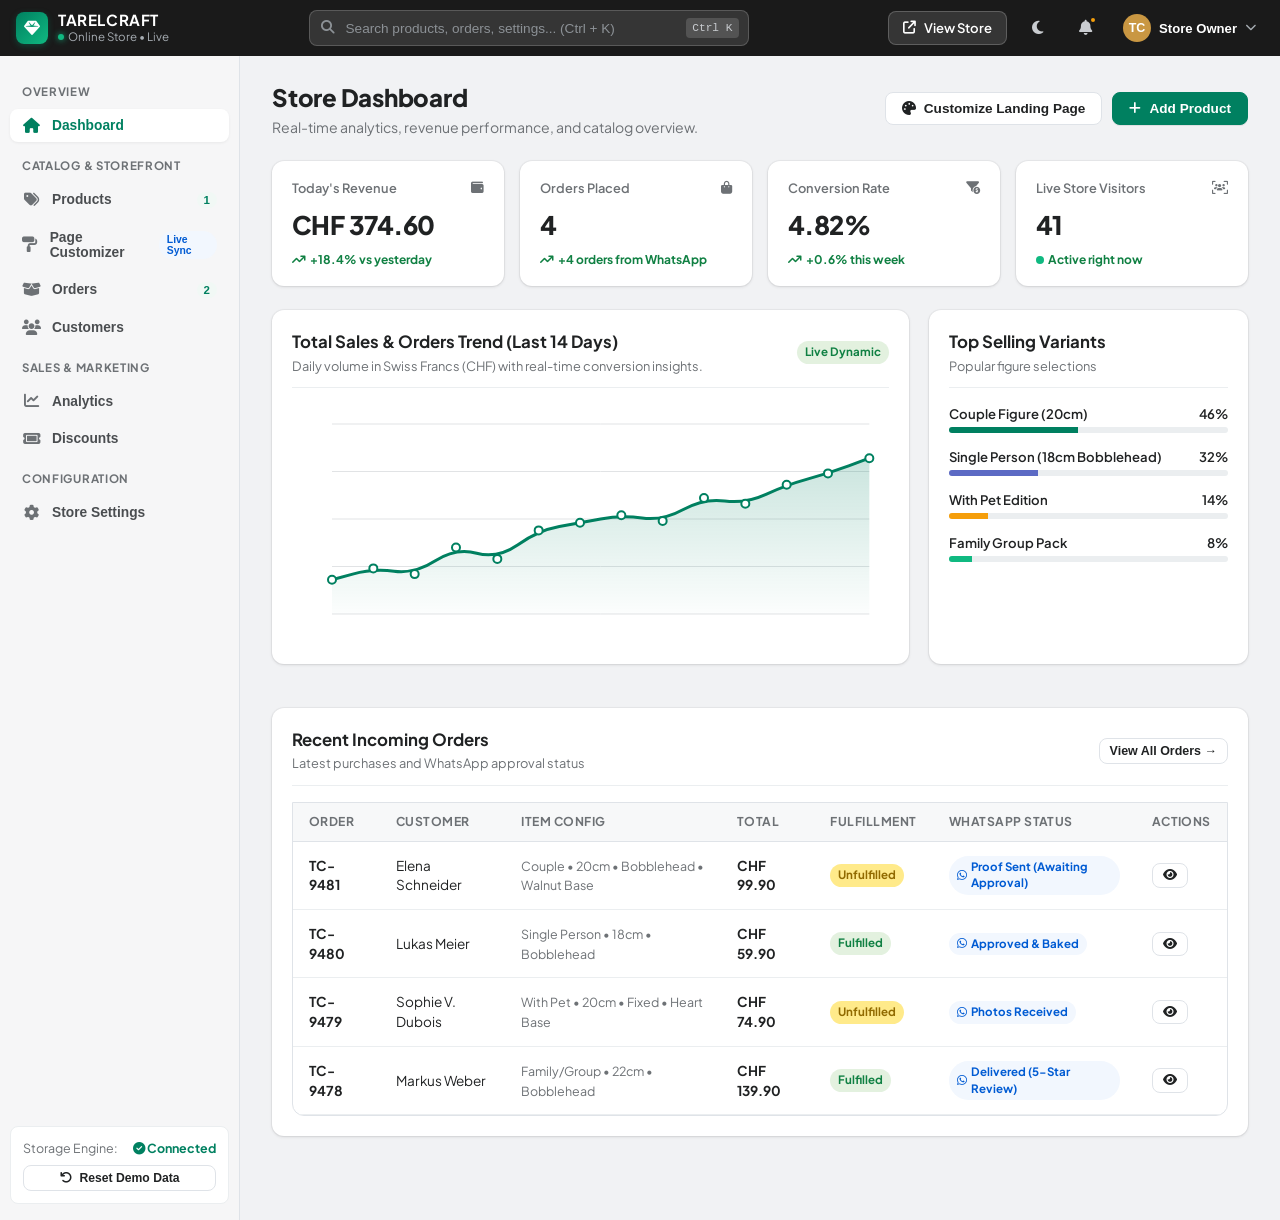
==== admin.html @ 30cd9e45 "feat: add Shopify Polaris Admin Panel with dynamic product CRUD and live storefront sync" ====
<!DOCTYPE html>
<html lang="en" data-admin-theme="light">
<head>
  <meta charset="UTF-8">
  <meta name="viewport" content="width=device-width, initial-scale=1.0">
  <title>Tarelcraft Admin | Shopify Polaris Control Center</title>
  <meta name="description" content="Shopify Polaris-powered Admin Dashboard to manage Tarelcraft products, pricing, landing page blocks, video reels, reviews, orders, and analytics.">

  <!-- Google Fonts -->
  <link rel="preconnect" href="https://fonts.googleapis.com">
  <link rel="preconnect" href="https://fonts.gstatic.com" crossorigin>
  <link href="https://fonts.googleapis.com/css2?family=Plus+Jakarta+Sans:wght@400;500;600;700;800&family=Playfair+Display:wght@600;700&family=JetBrains+Mono:wght@400;500&display=swap" rel="stylesheet">

  <!-- FontAwesome Icons -->
  <link rel="stylesheet" href="https://cdnjs.cloudflare.com/ajax/libs/font-awesome/6.5.1/css/all.min.css">

  <!-- Admin Polaris Stylesheet -->
  <link rel="stylesheet" href="css/admin.css">
</head>
<body class="admin-body">

  <!-- ==========================================================================
       1. GLOBAL TOPBAR (SHOPIFY POLARIS STYLE)
       ========================================================================== -->
  <header class="admin-topbar">
    <div class="topbar-left">
      <button class="mobile-menu-btn" id="mobile-menu-toggle" aria-label="Toggle Navigation">
        <i class="fa-solid fa-bars"></i>
      </button>
      <a href="#dashboard" class="topbar-brand">
        <div class="brand-shopify-badge"><i class="fa-solid fa-gem"></i></div>
        <div class="brand-info">
          <h1>TARELCRAFT</h1>
          <span><span class="status-dot"></span> Online Store • Live</span>
        </div>
      </a>
    </div>

    <!-- Global Search with Ctrl+K shortcut -->
    <div class="topbar-search-wrap" id="topbar-search-trigger">
      <i class="fa-solid fa-magnifying-glass search-icon-left"></i>
      <input type="text" class="topbar-search-input" placeholder="Search products, orders, settings... (Ctrl + K)" readonly>
      <span class="search-shortcut-badge">Ctrl K</span>
    </div>

    <div class="topbar-right">
      <!-- Live Storefront View -->
      <a href="index.html" target="_blank" class="btn-storefront-preview" title="Open Live Storefront">
        <i class="fa-solid fa-arrow-up-right-from-square"></i>
        <span>View Store</span>
      </a>

      <!-- Admin Theme Toggle -->
      <button class="topbar-icon-btn" id="admin-theme-toggle" title="Toggle Admin Dark/Light Theme">
        <i class="fa-solid fa-moon"></i>
      </button>

      <!-- Notifications -->
      <button class="topbar-icon-btn" id="admin-notif-btn" title="Store Notifications">
        <i class="fa-solid fa-bell"></i>
        <span class="notif-pill"></span>
      </button>

      <!-- User Profile -->
      <button class="user-profile-btn" id="user-profile-btn" title="Admin Profile">
        <div class="user-avatar">TC</div>
        <span style="font-size: 0.82rem; font-weight: 600;">Store Owner</span>
        <i class="fa-solid fa-chevron-down" style="font-size: 0.7rem; color: #a6acb2;"></i>
      </button>
    </div>
  </header>

  <!-- ==========================================================================
       2. MAIN LAYOUT: SIDEBAR + CONTENT AREA
       ========================================================================== -->
  <div class="admin-wrapper">

    <!-- SIDEBAR NAVIGATION -->
    <aside class="admin-sidebar" id="admin-sidebar">
      <div class="sidebar-top">
        <ul class="sidebar-nav-list">
          <li class="nav-section-title">Overview</li>
          <li>
            <button class="nav-item-btn active" data-view="dashboard">
              <i class="fa-solid fa-house"></i>
              <span>Dashboard</span>
            </button>
          </li>

          <li class="nav-section-title">Catalog & Storefront</li>
          <li>
            <button class="nav-item-btn" data-view="products">
              <i class="fa-solid fa-tags"></i>
              <span>Products</span>
              <span class="nav-badge-count" id="sidebar-products-count">1</span>
            </button>
          </li>
          <li>
            <button class="nav-item-btn" data-view="customizer">
              <i class="fa-solid fa-paint-roller"></i>
              <span>Page Customizer</span>
              <span class="p-badge p-badge-info" style="font-size: 0.65rem; margin-left: auto;">Live Sync</span>
            </button>
          </li>
          <li>
            <button class="nav-item-btn" data-view="orders">
              <i class="fa-solid fa-box-open"></i>
              <span>Orders</span>
              <span class="nav-badge-count" id="sidebar-orders-count">4</span>
            </button>
          </li>
          <li>
            <button class="nav-item-btn" data-view="customers">
              <i class="fa-solid fa-users"></i>
              <span>Customers</span>
            </button>
          </li>

          <li class="nav-section-title">Sales & Marketing</li>
          <li>
            <button class="nav-item-btn" data-view="analytics">
              <i class="fa-solid fa-chart-line"></i>
              <span>Analytics</span>
            </button>
          </li>
          <li>
            <button class="nav-item-btn" data-view="discounts">
              <i class="fa-solid fa-ticket"></i>
              <span>Discounts</span>
            </button>
          </li>

          <li class="nav-section-title">Configuration</li>
          <li>
            <button class="nav-item-btn" data-view="settings">
              <i class="fa-solid fa-gear"></i>
              <span>Store Settings</span>
            </button>
          </li>
        </ul>
      </div>

      <div class="sidebar-footer-box">
        <div class="quick-sync-status">
          <span>Storage Engine:</span>
          <span><i class="fa-solid fa-circle-check"></i> Connected</span>
        </div>
        <button class="p-btn p-btn-sm" id="quick-reset-defaults-btn" style="width: 100%; font-size: 0.76rem;">
          <i class="fa-solid fa-arrow-rotate-left"></i> Reset Demo Data
        </button>
      </div>
    </aside>

    <!-- CONTENT AREA -->
    <main class="admin-content">

      <!-- ====================================================================
           VIEW 1: DASHBOARD OVERVIEW
           ==================================================================== -->
      <section class="view-section active" id="view-dashboard">
        <div class="page-header">
          <div class="page-title-group">
            <h2>Store Dashboard</h2>
            <p>Real-time analytics, revenue performance, and catalog overview.</p>
          </div>
          <div class="page-actions-group">
            <button class="p-btn" id="dash-quick-customizer-btn">
              <i class="fa-solid fa-palette"></i> Customize Landing Page
            </button>
            <button class="p-btn p-btn-primary" id="dash-quick-new-product-btn">
              <i class="fa-solid fa-plus"></i> Add Product
            </button>
          </div>
        </div>

        <!-- Metrics Cards -->
        <div class="metrics-grid">
          <div class="metric-card">
            <div class="metric-label">
              <span>Today's Revenue</span>
              <i class="fa-solid fa-wallet text-emerald-600"></i>
            </div>
            <div class="metric-val" id="metric-today-revenue">CHF 1,248.50</div>
            <div class="metric-trend trend-up">
              <i class="fa-solid fa-arrow-trend-up"></i> +18.4% vs yesterday
            </div>
          </div>

          <div class="metric-card">
            <div class="metric-label">
              <span>Orders Placed</span>
              <i class="fa-solid fa-bag-shopping"></i>
            </div>
            <div class="metric-val" id="metric-today-orders">16</div>
            <div class="metric-trend trend-up">
              <i class="fa-solid fa-arrow-trend-up"></i> +4 orders from WhatsApp
            </div>
          </div>

          <div class="metric-card">
            <div class="metric-label">
              <span>Conversion Rate</span>
              <i class="fa-solid fa-filter-circle-dollar"></i>
            </div>
            <div class="metric-val" id="metric-conversion-rate">4.82%</div>
            <div class="metric-trend trend-up">
              <i class="fa-solid fa-arrow-trend-up"></i> +0.6% this week
            </div>
          </div>

          <div class="metric-card">
            <div class="metric-label">
              <span>Live Store Visitors</span>
              <i class="fa-solid fa-users-viewfinder"></i>
            </div>
            <div class="metric-val" id="metric-live-visitors">41</div>
            <div class="metric-trend trend-up">
              <span class="status-dot" style="display:inline-block; width:8px; height:8px; background:#10b981; border-radius:50%;"></span> Active right now
            </div>
          </div>
        </div>

        <!-- Chart Grid -->
        <div class="chart-card-grid">
          <div class="p-card">
            <div class="p-card-header">
              <div>
                <h3>Total Sales & Orders Trend (Last 14 Days)</h3>
                <p>Daily volume in Swiss Francs (CHF) with real-time conversion insights.</p>
              </div>
              <span class="p-badge p-badge-success">Live Dynamic</span>
            </div>
            <div class="canvas-container">
              <canvas id="sales-trend-canvas" class="admin-chart-canvas"></canvas>
            </div>
          </div>

          <div class="p-card">
            <div class="p-card-header">
              <div>
                <h3>Top Selling Variants</h3>
                <p>Popular figure selections</p>
              </div>
            </div>
            <div class="variants-share-list" style="display: flex; flex-direction: column; gap: 14px;">
              <div>
                <div style="display: flex; justify-content: space-between; font-size: 0.82rem; font-weight: 600; margin-bottom: 4px;">
                  <span>Couple Figure (20cm)</span>
                  <span>46%</span>
                </div>
                <div style="height: 6px; background: var(--p-border-subdued); border-radius: 4px; overflow: hidden;">
                  <div style="width: 46%; height: 100%; background: #008060;"></div>
                </div>
              </div>
              <div>
                <div style="display: flex; justify-content: space-between; font-size: 0.82rem; font-weight: 600; margin-bottom: 4px;">
                  <span>Single Person (18cm Bobblehead)</span>
                  <span>32%</span>
                </div>
                <div style="height: 6px; background: var(--p-border-subdued); border-radius: 4px; overflow: hidden;">
                  <div style="width: 32%; height: 100%; background: #5c6ac4;"></div>
                </div>
              </div>
              <div>
                <div style="display: flex; justify-content: space-between; font-size: 0.82rem; font-weight: 600; margin-bottom: 4px;">
                  <span>With Pet Edition</span>
                  <span>14%</span>
                </div>
                <div style="height: 6px; background: var(--p-border-subdued); border-radius: 4px; overflow: hidden;">
                  <div style="width: 14%; height: 100%; background: #f59e0b;"></div>
                </div>
              </div>
              <div>
                <div style="display: flex; justify-content: space-between; font-size: 0.82rem; font-weight: 600; margin-bottom: 4px;">
                  <span>Family Group Pack</span>
                  <span>8%</span>
                </div>
                <div style="height: 6px; background: var(--p-border-subdued); border-radius: 4px; overflow: hidden;">
                  <div style="width: 8%; height: 100%; background: #10b981;"></div>
                </div>
              </div>
            </div>
          </div>
        </div>

        <!-- Recent Orders Card -->
        <div class="p-card">
          <div class="p-card-header">
            <div>
              <h3>Recent Incoming Orders</h3>
              <p>Latest purchases and WhatsApp approval status</p>
            </div>
            <button class="p-btn p-btn-sm" id="dash-view-all-orders-btn">View All Orders →</button>
          </div>
          <div class="p-table-container">
            <table class="p-table">
              <thead>
                <tr>
                  <th>Order</th>
                  <th>Customer</th>
                  <th>Item Config</th>
                  <th>Total</th>
                  <th>Fulfillment</th>
                  <th>WhatsApp Status</th>
                  <th>Actions</th>
                </tr>
              </thead>
              <tbody id="dash-recent-orders-tbody">
                <!-- Dynamically populated -->
              </tbody>
            </table>
          </div>
        </div>
      </section>

      <!-- ====================================================================
           VIEW 2: PRODUCTS CATALOG & PRODUCT CRUD
           ==================================================================== -->
      <section class="view-section" id="view-products">
        <div class="page-header">
          <div class="page-title-group">
            <h2>Products Management</h2>
            <p>Manage product catalog, base pricing, variant modifiers, and media assets.</p>
          </div>
          <div class="page-actions-group">
            <button class="p-btn" id="prod-export-csv-btn">
              <i class="fa-solid fa-file-export"></i> Export JSON
            </button>
            <button class="p-btn p-btn-primary" id="prod-add-new-btn">
              <i class="fa-solid fa-plus"></i> Add New Product
            </button>
          </div>
        </div>

        <!-- Products Table Toolbar -->
        <div class="table-toolbar">
          <div class="table-filter-group">
            <input type="text" class="table-search-input" id="products-search-input" placeholder="Filter products by title, SKU, or tag...">
            <select class="p-select" id="products-status-filter" style="width: 140px; height: 32px; font-size: 0.82rem;">
              <option value="all">All Statuses</option>
              <option value="active">Active</option>
              <option value="draft">Draft</option>
            </select>
          </div>
          <span style="font-size: 0.8rem; color: var(--p-text-subdued);" id="products-count-badge">Showing 1 product</span>
        </div>

        <!-- Products Data Table -->
        <div class="p-table-container">
          <table class="p-table">
            <thead>
              <tr>
                <th style="width: 40px;"><input type="checkbox" id="select-all-prods"></th>
                <th>Product</th>
                <th>Status</th>
                <th>Inventory</th>
                <th>Category</th>
                <th>Base Price</th>
                <th>Compare Price</th>
                <th style="text-align: right;">Actions</th>
              </tr>
            </thead>
            <tbody id="products-list-tbody">
              <!-- Dynamically populated -->
            </tbody>
          </table>
        </div>

        <!-- PRODUCT EDIT DRAWER / FORM -->
        <div class="p-card" id="product-editor-card" style="margin-top: 32px; display: none;">
          <div class="p-card-header">
            <div>
              <h3 id="editor-heading-title">Edit Product: Handcrafted Custom 'MINI ME'</h3>
              <p>Configure product details, pricing, variants, and SEO meta tags.</p>
            </div>
            <div style="display: flex; gap: 8px;">
              <button class="p-btn" id="editor-cancel-btn">Cancel</button>
              <button class="p-btn p-btn-primary" id="editor-save-btn">
                <i class="fa-solid fa-floppy-disk"></i> Save Product
              </button>
            </div>
          </div>

          <form id="product-edit-form">
            <input type="hidden" id="edit-prod-id" value="">

            <div class="editor-layout-grid">
              <!-- Left Column: Details, Media, Pricing, Variants -->
              <div class="editor-left-col">
                <!-- Basic Info Card -->
                <div class="p-card" style="margin-bottom: 20px;">
                  <h4 style="font-size: 0.95rem; font-weight: 700; margin-bottom: 14px;">Product Information</h4>
                  <div class="form-group">
                    <label for="edit-prod-title">Product Title *</label>
                    <input type="text" id="edit-prod-title" class="p-input" required placeholder="e.g. Handcrafted Custom 'MINI ME' Figurine">
                  </div>
                  <div class="form-group">
                    <label for="edit-prod-subtitle">Subtitle / Marketing Hook</label>
                    <input type="text" id="edit-prod-subtitle" class="p-input" placeholder="e.g. Turn any photo into a detailed personalized figurine.">
                  </div>
                  <div class="form-group">
                    <label for="edit-prod-handle">URL Handle / Slug</label>
                    <input type="text" id="edit-prod-handle" class="p-input" placeholder="e.g. bespoke-mini-me-bobblehead">
                  </div>
                  <div class="form-group">
                    <label for="edit-prod-desc">Product Description & Craftsmanship Details</label>
                    <textarea id="edit-prod-desc" class="p-textarea" placeholder="Detailed product story, clay material specifications..."></textarea>
                  </div>
                </div>

                <!-- Media Manager Card -->
                <div class="p-card" style="margin-bottom: 20px;">
                  <div style="display: flex; justify-content: space-between; align-items: center; margin-bottom: 12px;">
                    <h4 style="font-size: 0.95rem; font-weight: 700;">Media Gallery Assets</h4>
                    <button type="button" class="p-btn p-btn-sm" id="btn-add-image-url">
                      <i class="fa-solid fa-plus"></i> Add Image URL
                    </button>
                  </div>
                  <p style="font-size: 0.78rem; color: var(--p-text-subdued); margin-bottom: 12px;">
                    Images represent figure types and gallery views on the storefront.
                  </p>
                  <div class="media-upload-grid" id="editor-media-grid">
                    <!-- Dynamically populated images -->
                  </div>
                </div>

                <!-- Pricing & Profit Matrix -->
                <div class="p-card" style="margin-bottom: 20px;">
                  <h4 style="font-size: 0.95rem; font-weight: 700; margin-bottom: 14px;">Pricing & Profit Margin</h4>
                  <div class="form-row-3">
                    <div class="form-group">
                      <label for="edit-prod-price">Base Price (<span class="currency-label-span">CHF</span>) *</label>
                      <div class="input-prefix-wrap">
                        <span class="input-prefix" id="prefix-price-curr">CHF</span>
                        <input type="number" step="0.01" id="edit-prod-price" class="p-input" required value="49.90">
                      </div>
                    </div>
                    <div class="form-group">
                      <label for="edit-prod-compare-price">Compare-at Price (Strikethrough)</label>
                      <div class="input-prefix-wrap">
                        <span class="input-prefix" id="prefix-compare-curr">CHF</span>
                        <input type="number" step="0.01" id="edit-prod-compare-price" class="p-input" value="99.80">
                      </div>
                    </div>
                    <div class="form-group">
                      <label for="edit-prod-cost">Cost per Item (Atelier Craft)</label>
                      <div class="input-prefix-wrap">
                        <span class="input-prefix">CHF</span>
                        <input type="number" step="0.01" id="edit-prod-cost" class="p-input" value="18.50">
                      </div>
                    </div>
                  </div>
                  <div style="padding: 10px 14px; background: var(--p-surface-subdued); border-radius: var(--p-radius-md); display: flex; justify-content: space-between; font-size: 0.82rem; font-weight: 600;">
                    <span>Calculated Margin: <strong id="calc-margin-val" style="color: var(--p-primary);">62.9%</strong></span>
                    <span>Calculated Profit: <strong id="calc-profit-val" style="color: var(--p-primary);">CHF 31.40</strong> per unit</span>
                  </div>
                </div>

                <!-- Variants Matrix Editor -->
                <div class="p-card" style="margin-bottom: 20px;">
                  <div style="display: flex; justify-content: space-between; align-items: center; margin-bottom: 14px;">
                    <h4 style="font-size: 0.95rem; font-weight: 700;">Figure Types & Price Surcharges</h4>
                    <button type="button" class="p-btn p-btn-sm" id="btn-add-figure-variant">
                      <i class="fa-solid fa-plus"></i> Add Figure Type
                    </button>
                  </div>
                  <div class="variants-manager-list" id="editor-figure-variants-list">
                    <!-- Dynamically populated figure variants -->
                  </div>
                </div>

                <!-- Google SERP Snippet Preview -->
                <div class="p-card">
                  <h4 style="font-size: 0.95rem; font-weight: 700; margin-bottom: 6px;">Search Engine Listing Preview (SEO)</h4>
                  <p style="font-size: 0.78rem; color: var(--p-text-subdued); margin-bottom: 12px;">How this product appears in Google Search results.</p>
                  <div class="serp-preview-box">
                    <div class="serp-url">https://tarelcraft.com/products/<span id="serp-slug-preview">bespoke-mini-me-bobblehead</span></div>
                    <div class="serp-title" id="serp-title-preview">Bespoke 'MINI ME' Custom Bobblehead & Figurine | Tarelcraft</div>
                    <div class="serp-desc" id="serp-desc-preview">Handcrafted personalized Mini Me bobbleheads and figurines made from your photos. Free WhatsApp preview before production, unlimited revisions...</div>
                  </div>
                  <div class="form-group" style="margin-top: 14px;">
                    <label for="edit-seo-title">SEO Page Title</label>
                    <input type="text" id="edit-seo-title" class="p-input">
                  </div>
                  <div class="form-group">
                    <label for="edit-seo-desc">SEO Meta Description</label>
                    <textarea id="edit-seo-desc" class="p-textarea" style="min-height: 60px;"></textarea>
                  </div>
                </div>
              </div>

              <!-- Right Column: Status, Inventory, Organization -->
              <div class="editor-right-col">
                <!-- Status Card -->
                <div class="p-card" style="margin-bottom: 20px;">
                  <h4 style="font-size: 0.9rem; font-weight: 700; margin-bottom: 12px;">Product Status</h4>
                  <div class="form-group">
                    <select id="edit-prod-status" class="p-select">
                      <option value="active">🟢 Active (Visible on Storefront)</option>
                      <option value="draft">🟡 Draft (Hidden)</option>
                      <option value="archived">🔴 Archived</option>
                    </select>
                  </div>
                  <div class="form-group" style="margin-bottom: 0;">
                    <label class="p-switch">
                      <span>Featured on Homepage</span>
                      <input type="checkbox" id="edit-prod-featured" checked>
                      <span class="p-switch-slider"></span>
                    </label>
                  </div>
                </div>

                <!-- Inventory Card -->
                <div class="p-card" style="margin-bottom: 20px;">
                  <h4 style="font-size: 0.9rem; font-weight: 700; margin-bottom: 12px;">Inventory & Stock Tracking</h4>
                  <div class="form-group">
                    <label for="edit-prod-sku">SKU (Stock Keeping Unit)</label>
                    <input type="text" id="edit-prod-sku" class="p-input" value="TC-MINI-001">
                  </div>
                  <div class="form-group">
                    <label for="edit-prod-barcode">Barcode (ISBN, UPC, GTIN)</label>
                    <input type="text" id="edit-prod-barcode" class="p-input" value="7640123456789">
                  </div>
                  <div class="form-group">
                    <label for="edit-prod-qty">Available Atelier Stock</label>
                    <input type="number" id="edit-prod-qty" class="p-input" value="84">
                  </div>
                  <div class="form-group" style="margin-bottom: 0;">
                    <label class="p-switch">
                      <span>Track Quantity</span>
                      <input type="checkbox" id="edit-prod-track-qty" checked>
                      <span class="p-switch-slider"></span>
                    </label>
                  </div>
                </div>

                <!-- Organization Card -->
                <div class="p-card">
                  <h4 style="font-size: 0.9rem; font-weight: 700; margin-bottom: 12px;">Product Organization</h4>
                  <div class="form-group">
                    <label for="edit-prod-category">Product Category</label>
                    <input type="text" id="edit-prod-category" class="p-input" value="Custom Bobbleheads">
                  </div>
                  <div class="form-group">
                    <label for="edit-prod-vendor">Artisan Vendor</label>
                    <input type="text" id="edit-prod-vendor" class="p-input" value="Tarelcraft Atelier Zurich">
                  </div>
                  <div class="form-group">
                    <label for="edit-prod-rating">Customer Star Rating (Displayed)</label>
                    <input type="number" step="0.1" max="5" min="1" id="edit-prod-rating" class="p-input" value="4.9">
                  </div>
                  <div class="form-group">
                    <label for="edit-prod-reviews-count">Verified Reviews Count</label>
                    <input type="number" id="edit-prod-reviews-count" class="p-input" value="1480">
                  </div>
                </div>
              </div>
            </div>
          </form>
        </div>
      </section>

      <!-- ====================================================================
           VIEW 3: PAGE CUSTOMIZER (LIVE STORE BLOCKS)
           ==================================================================== -->
      <section class="view-section" id="view-customizer">
        <div class="page-header">
          <div class="page-title-group">
            <h2>Product Page Visual Customizer</h2>
            <p>Directly edit all landing page blocks, announcements, WhatsApp perks, UGC reels, and customer testimonials.</p>
          </div>
          <div class="page-actions-group">
            <a href="index.html" target="_blank" class="p-btn">
              <i class="fa-solid fa-eye"></i> Preview Live Store
            </a>
            <button class="p-btn p-btn-primary" id="customizer-save-all-btn">
              <i class="fa-solid fa-floppy-disk"></i> Save Customizer Changes
            </button>
          </div>
        </div>

        <div class="customizer-accordion">

          <!-- Block 1: Announcement Bar -->
          <div class="customizer-panel expanded">
            <div class="customizer-panel-header">
              <span><i class="fa-solid fa-bullhorn" style="color: #008060; margin-right: 8px;"></i> 1. Top Announcement Bar</span>
              <i class="fa-solid fa-chevron-down panel-chevron"></i>
            </div>
            <div class="customizer-panel-body">
              <div class="form-row-2">
                <div class="form-group">
                  <label for="cust-announce-badge">Badge Label</label>
                  <input type="text" id="cust-announce-badge" class="p-input" value="LIMITED DEAL">
                </div>
                <div class="form-group">
                  <label for="cust-announce-cta">Call-to-Action Link Text</label>
                  <input type="text" id="cust-announce-cta" class="p-input" value="Learn How It Works →">
                </div>
              </div>
              <div class="form-group">
                <label for="cust-announce-text">Announcement Message Text</label>
                <input type="text" id="cust-announce-text" class="p-input" value="2-For-1 Offer Active + 100% Free WhatsApp Preview & Unlimited Revisions Included!">
              </div>
            </div>
          </div>

          <!-- Block 2: Authentic UGC Video Reels -->
          <div class="customizer-panel expanded">
            <div class="customizer-panel-header">
              <span><i class="fa-solid fa-video" style="color: #f59e0b; margin-right: 8px;"></i> 2. UGC Playable Customer Video Reels</span>
              <i class="fa-solid fa-chevron-down panel-chevron"></i>
            </div>
            <div class="customizer-panel-body">
              <div style="display: flex; justify-content: space-between; align-items: center; margin-bottom: 14px;">
                <p style="font-size: 0.8rem; color: var(--p-text-subdued);">Customer unboxing reels with real video playback.</p>
                <button type="button" class="p-btn p-btn-sm" id="btn-add-reel-modal">
                  <i class="fa-solid fa-plus"></i> Add Video Reel
                </button>
              </div>
              <div id="customizer-reels-list">
                <!-- Dynamically populated video reels -->
              </div>
            </div>
          </div>

          <!-- Block 3: Customer Reviews & Testimonials -->
          <div class="customizer-panel expanded">
            <div class="customizer-panel-header">
              <span><i class="fa-solid fa-star" style="color: #f59e0b; margin-right: 8px;"></i> 3. Customer Testimonials & Reviews</span>
              <i class="fa-solid fa-chevron-down panel-chevron"></i>
            </div>
            <div class="customizer-panel-body">
              <div style="display: flex; justify-content: space-between; align-items: center; margin-bottom: 14px;">
                <p style="font-size: 0.8rem; color: var(--p-text-subdued);">Manage verified buyer ratings and quote testimonials.</p>
                <button type="button" class="p-btn p-btn-sm" id="btn-add-review-modal">
                  <i class="fa-solid fa-plus"></i> Add Customer Review
                </button>
              </div>
              <div id="customizer-reviews-list">
                <!-- Dynamically populated customer reviews -->
              </div>
            </div>
          </div>

          <!-- Block 4: Frequently Asked Questions (FAQs) -->
          <div class="customizer-panel expanded">
            <div class="customizer-panel-header">
              <span><i class="fa-solid fa-circle-question" style="color: #3b82f6; margin-right: 8px;"></i> 4. FAQs Accordion Items</span>
              <i class="fa-solid fa-chevron-down panel-chevron"></i>
            </div>
            <div class="customizer-panel-body">
              <div style="display: flex; justify-content: space-between; align-items: center; margin-bottom: 14px;">
                <p style="font-size: 0.8rem; color: var(--p-text-subdued);">Questions regarding WhatsApp proof, revisions, and shipping times.</p>
                <button type="button" class="p-btn p-btn-sm" id="btn-add-faq-modal">
                  <i class="fa-solid fa-plus"></i> Add FAQ
                </button>
              </div>
              <div id="customizer-faqs-list">
                <!-- Dynamically populated FAQs -->
              </div>
            </div>
          </div>

        </div>
      </section>

      <!-- ====================================================================
           VIEW 4: ORDERS MANAGER
           ==================================================================== -->
      <section class="view-section" id="view-orders">
        <div class="page-header">
          <div class="page-title-group">
            <h2>Orders & WhatsApp Fulfillment</h2>
            <p>Track incoming purchases, WhatsApp proof status, and customer shipping notes.</p>
          </div>
          <div class="page-actions-group">
            <button class="p-btn p-btn-primary" id="btn-simulate-order">
              <i class="fa-solid fa-cart-plus"></i> Simulate New Order
            </button>
          </div>
        </div>

        <div class="p-card">
          <div class="table-toolbar">
            <div class="table-filter-group">
              <input type="text" class="table-search-input" id="orders-search-input" placeholder="Search orders by ID or customer...">
              <select class="p-select" id="orders-status-filter" style="width: 140px; height: 32px; font-size: 0.82rem;">
                <option value="all">All Orders</option>
                <option value="Unfulfilled">Unfulfilled</option>
                <option value="Fulfilled">Fulfilled</option>
              </select>
            </div>
            <span style="font-size: 0.8rem; color: var(--p-text-subdued);" id="orders-count-label">4 orders</span>
          </div>

          <div class="p-table-container">
            <table class="p-table">
              <thead>
                <tr>
                  <th>Order ID</th>
                  <th>Date</th>
                  <th>Customer</th>
                  <th>Total</th>
                  <th>Payment</th>
                  <th>Fulfillment</th>
                  <th>WhatsApp Proof Status</th>
                  <th style="text-align: right;">Action</th>
                </tr>
              </thead>
              <tbody id="orders-list-tbody">
                <!-- Dynamically populated orders -->
              </tbody>
            </table>
          </div>
        </div>
      </section>

      <!-- ====================================================================
           VIEW 5: CUSTOMERS CRM
           ==================================================================== -->
      <section class="view-section" id="view-customers">
        <div class="page-header">
          <div class="page-title-group">
            <h2>Customer Directory</h2>
            <p>Manage customer profiles, order history, and contact details.</p>
          </div>
        </div>

        <div class="p-card">
          <div class="p-table-container">
            <table class="p-table">
              <thead>
                <tr>
                  <th>Customer Name</th>
                  <th>Email</th>
                  <th>WhatsApp / Phone</th>
                  <th>Location</th>
                  <th>Orders</th>
                  <th>Total Spent</th>
                  <th>Status</th>
                </tr>
              </thead>
              <tbody id="customers-list-tbody">
                <!-- Dynamically populated customers -->
              </tbody>
            </table>
          </div>
        </div>
      </section>

      <!-- ====================================================================
           VIEW 6: ANALYTICS
           ==================================================================== -->
      <section class="view-section" id="view-analytics">
        <div class="page-header">
          <div class="page-title-group">
            <h2>Analytics & Sales Reports</h2>
            <p>Conversion metrics, average order value, and traffic telemetry.</p>
          </div>
        </div>

        <div class="metrics-grid">
          <div class="metric-card">
            <div class="metric-label">Monthly Gross Volume</div>
            <div class="metric-val">CHF 34,290.00</div>
            <div class="metric-trend trend-up">+22.4% vs last month</div>
          </div>
          <div class="metric-card">
            <div class="metric-label">Average Order Value (AOV)</div>
            <div class="metric-val">CHF 78.03</div>
            <div class="metric-trend trend-up">+5.1% (Upsell boosts)</div>
          </div>
          <div class="metric-card">
            <div class="metric-label">Returning Customer Rate</div>
            <div class="metric-val">28.4%</div>
            <div class="metric-trend trend-up">High gift re-orders</div>
          </div>
          <div class="metric-card">
            <div class="metric-label">WhatsApp Approval Rate</div>
            <div class="metric-val">99.2%</div>
            <div class="metric-trend trend-up">Zero customer disputes</div>
          </div>
        </div>

        <div class="p-card" style="margin-top: 24px;">
          <div class="p-card-header">
            <h3>Revenue Growth Telemetry</h3>
          </div>
          <div class="canvas-container" style="height: 280px;">
            <canvas id="analytics-full-canvas" class="admin-chart-canvas"></canvas>
          </div>
        </div>
      </section>

      <!-- ====================================================================
           VIEW 7: DISCOUNTS & PROMOTIONS
           ==================================================================== -->
      <section class="view-section" id="view-discounts">
        <div class="page-header">
          <div class="page-title-group">
            <h2>Discounts & Promotional Codes</h2>
            <p>Manage coupon vouchers, automatic 2-For-1 deals, and free shipping promos.</p>
          </div>
          <div class="page-actions-group">
            <button class="p-btn p-btn-primary" id="btn-create-discount">
              <i class="fa-solid fa-plus"></i> Create Discount Code
            </button>
          </div>
        </div>

        <div class="p-card">
          <div class="p-table-container">
            <table class="p-table">
              <thead>
                <tr>
                  <th>Code</th>
                  <th>Title & Description</th>
                  <th>Type</th>
                  <th>Value</th>
                  <th>Status</th>
                  <th>Total Uses</th>
                </tr>
              </thead>
              <tbody id="discounts-list-tbody">
                <!-- Dynamically populated discounts -->
              </tbody>
            </table>
          </div>
        </div>
      </section>

      <!-- ====================================================================
           VIEW 8: STORE SETTINGS & BACKUP
           ==================================================================== -->
      <section class="view-section" id="view-settings">
        <div class="page-header">
          <div class="page-title-group">
            <h2>Store Settings & Localization</h2>
            <p>Currency exchange rates, WhatsApp concierge number, and JSON database backup.</p>
          </div>
          <div class="page-actions-group">
            <button class="p-btn p-btn-primary" id="settings-save-btn">
              <i class="fa-solid fa-floppy-disk"></i> Save Settings
            </button>
          </div>
        </div>

        <div class="editor-layout-grid">
          <div class="editor-left-col">
            <div class="p-card">
              <h4 style="font-size: 0.95rem; font-weight: 700; margin-bottom: 14px;">Store Identity & WhatsApp Concierge</h4>
              <div class="form-group">
                <label for="set-store-name">Store Name</label>
                <input type="text" id="set-store-name" class="p-input" value="TARELCRAFT">
              </div>
              <div class="form-group">
                <label for="set-store-tagline">Store Tagline</label>
                <input type="text" id="set-store-tagline" class="p-input" value="Bespoke Handmade Artisan Figurines & Bobbleheads">
              </div>
              <div class="form-row-2">
                <div class="form-group">
                  <label for="set-whatsapp-num">WhatsApp Support Number</label>
                  <input type="text" id="set-whatsapp-num" class="p-input" value="+41 79 123 45 67">
                </div>
                <div class="form-group">
                  <label for="set-support-email">Customer Care Email</label>
                  <input type="email" id="set-support-email" class="p-input" value="concierge@tarelcraft.com">
                </div>
              </div>
            </div>

            <!-- Currency & Conversion Rates -->
            <div class="p-card">
              <h4 style="font-size: 0.95rem; font-weight: 700; margin-bottom: 14px;">Currencies & Exchange Rates</h4>
              <div class="form-group">
                <label for="set-default-currency">Default Store Currency</label>
                <select id="set-default-currency" class="p-select">
                  <option value="CHF">CHF - Swiss Franc (Fr.)</option>
                  <option value="EUR">EUR - Euro (€)</option>
                  <option value="USD">USD - US Dollar ($)</option>
                </select>
              </div>
              <div class="form-row-2">
                <div class="form-group">
                  <label for="set-rate-eur">EUR Exchange Rate (1 CHF = X EUR)</label>
                  <input type="number" step="0.01" id="set-rate-eur" class="p-input" value="1.05">
                </div>
                <div class="form-group">
                  <label for="set-rate-usd">USD Exchange Rate (1 CHF = X USD)</label>
                  <input type="number" step="0.01" id="set-rate-usd" class="p-input" value="1.15">
                </div>
              </div>
            </div>
          </div>

          <div class="editor-right-col">
            <!-- Data Backup & Reset -->
            <div class="p-card">
              <h4 style="font-size: 0.95rem; font-weight: 700; margin-bottom: 12px;">Database Backup & Migration</h4>
              <p style="font-size: 0.78rem; color: var(--p-text-subdued); margin-bottom: 14px;">
                Export all store products, variants, reviews, and reels to a JSON file or restore from a previous backup.
              </p>
              <button class="p-btn" id="btn-export-backup-json" style="width: 100%; margin-bottom: 10px;">
                <i class="fa-solid fa-download"></i> Export Full Store JSON
              </button>

              <label class="p-btn" style="width: 100%; margin-bottom: 10px; cursor: pointer; text-align: center;">
                <i class="fa-solid fa-upload"></i> Import Store JSON
                <input type="file" id="file-import-json" accept=".json" style="display: none;">
              </label>

              <hr style="border: 0; border-top: 1px solid var(--p-border-subdued); margin: 16px 0;">

              <h4 style="font-size: 0.9rem; font-weight: 700; color: var(--p-critical); margin-bottom: 8px;">Danger Zone</h4>
              <p style="font-size: 0.76rem; color: var(--p-text-subdued); margin-bottom: 12px;">
                Reset all modifications and restore factory demo data.
              </p>
              <button class="p-btn p-btn-danger" id="btn-factory-reset" style="width: 100%;">
                <i class="fa-solid fa-trash-can"></i> Factory Reset Store Data
              </button>
            </div>
          </div>
        </div>
      </section>

    </main>
  </div>

  <!-- ==========================================================================
       MODALS: REEL, REVIEW, FAQ, ORDER DETAILS, COMMAND PALETTE
       ========================================================================== -->
  
  <!-- Add/Edit Video Reel Modal -->
  <div class="admin-modal-backdrop" id="modal-reel-backdrop">
    <div class="admin-modal">
      <div class="modal-header">
        <h3 id="modal-reel-title">Add UGC Video Reel</h3>
        <button class="modal-close-btn" data-close-modal="modal-reel-backdrop">&times;</button>
      </div>
      <div class="modal-body">
        <form id="form-reel-edit">
          <input type="hidden" id="reel-edit-id" value="">
          <div class="form-group">
            <label for="reel-buyer-name">Buyer Name & Location *</label>
            <input type="text" id="reel-buyer-name" class="p-input" placeholder="e.g. Marc & Elena • Zurich" required>
          </div>
          <div class="form-group">
            <label for="reel-tag-label">Event Tag / Occasion</label>
            <input type="text" id="reel-tag-label" class="p-input" placeholder="e.g. Verified Buyer / Anniversary">
          </div>
          <div class="form-group">
            <label for="reel-quote">Customer Quote / Reaction *</label>
            <textarea id="reel-quote" class="p-textarea" placeholder="Customer emotion quote..." required></textarea>
          </div>
          <div class="form-group">
            <label for="reel-video-url">Video MP4 File URL *</label>
            <input type="text" id="reel-video-url" class="p-input" placeholder="assets/videos/unboxing-1.mp4" required>
          </div>
          <div class="form-group">
            <label for="reel-poster-url">Video Poster Image Thumbnail URL</label>
            <input type="text" id="reel-poster-url" class="p-input" placeholder="assets/images/unboxing-1.jpg">
          </div>
        </form>
      </div>
      <div class="modal-footer">
        <button class="p-btn" data-close-modal="modal-reel-backdrop">Cancel</button>
        <button class="p-btn p-btn-primary" id="btn-save-reel">Save Reel</button>
      </div>
    </div>
  </div>

  <!-- Add/Edit Review Modal -->
  <div class="admin-modal-backdrop" id="modal-review-backdrop">
    <div class="admin-modal">
      <div class="modal-header">
        <h3 id="modal-review-title">Add Customer Review</h3>
        <button class="modal-close-btn" data-close-modal="modal-review-backdrop">&times;</button>
      </div>
      <div class="modal-body">
        <form id="form-review-edit">
          <input type="hidden" id="review-edit-id" value="">
          <div class="form-row-2">
            <div class="form-group">
              <label for="rev-author-name">Customer Name *</label>
              <input type="text" id="rev-author-name" class="p-input" required placeholder="e.g. Elena S.">
            </div>
            <div class="form-group">
              <label for="rev-location">Location</label>
              <input type="text" id="rev-location" class="p-input" placeholder="Zurich, Switzerland">
            </div>
          </div>
          <div class="form-row-2">
            <div class="form-group">
              <label for="rev-rating">Star Rating (1-5)</label>
              <select id="rev-rating" class="p-select">
                <option value="5">⭐⭐⭐⭐⭐ (5 Stars)</option>
                <option value="4">⭐⭐⭐⭐ (4 Stars)</option>
                <option value="3">⭐⭐⭐ (3 Stars)</option>
              </select>
            </div>
            <div class="form-group">
              <label for="rev-figure-type">Ordered Variant</label>
              <input type="text" id="rev-figure-type" class="p-input" placeholder="Couple 20cm Bobblehead">
            </div>
          </div>
          <div class="form-group">
            <label for="rev-headline">Review Headline *</label>
            <input type="text" id="rev-headline" class="p-input" required placeholder="e.g. Best gift I ever purchased!">
          </div>
          <div class="form-group">
            <label for="rev-text">Detailed Review Text *</label>
            <textarea id="rev-text" class="p-textarea" required placeholder="Tell the customer's story..."></textarea>
          </div>
        </form>
      </div>
      <div class="modal-footer">
        <button class="p-btn" data-close-modal="modal-review-backdrop">Cancel</button>
        <button class="p-btn p-btn-primary" id="btn-save-review">Save Review</button>
      </div>
    </div>
  </div>

  <!-- Add/Edit FAQ Modal -->
  <div class="admin-modal-backdrop" id="modal-faq-backdrop">
    <div class="admin-modal">
      <div class="modal-header">
        <h3 id="modal-faq-title">Add FAQ Question</h3>
        <button class="modal-close-btn" data-close-modal="modal-faq-backdrop">&times;</button>
      </div>
      <div class="modal-body">
        <form id="form-faq-edit">
          <input type="hidden" id="faq-edit-id" value="">
          <div class="form-group">
            <label for="faq-question">Question *</label>
            <input type="text" id="faq-question" class="p-input" required placeholder="e.g. How does the WhatsApp 3D preview work?">
          </div>
          <div class="form-group">
            <label for="faq-answer">Answer *</label>
            <textarea id="faq-answer" class="p-textarea" style="min-height: 120px;" required placeholder="Detailed clear answer..."></textarea>
          </div>
        </form>
      </div>
      <div class="modal-footer">
        <button class="p-btn" data-close-modal="modal-faq-backdrop">Cancel</button>
        <button class="p-btn p-btn-primary" id="btn-save-faq">Save FAQ</button>
      </div>
    </div>
  </div>

  <!-- Order Details Modal -->
  <div class="admin-modal-backdrop" id="modal-order-details">
    <div class="admin-modal" style="max-width: 650px;">
      <div class="modal-header">
        <h3 id="modal-order-title">Order TC-9481 Details</h3>
        <button class="modal-close-btn" data-close-modal="modal-order-details">&times;</button>
      </div>
      <div class="modal-body" id="modal-order-body">
        <!-- Dynamically rendered order info -->
      </div>
      <div class="modal-footer">
        <button class="p-btn" data-close-modal="modal-order-details">Close</button>
        <button class="p-btn p-btn-primary" id="btn-order-fulfill-toggle">Toggle Fulfillment Status</button>
      </div>
    </div>
  </div>

  <!-- Command Palette (Ctrl+K) -->
  <div class="command-palette-backdrop" id="command-palette-backdrop">
    <div class="command-palette-box">
      <div class="command-input-row">
        <i class="fa-solid fa-magnifying-glass"></i>
        <input type="text" id="command-palette-input" placeholder="Type a view or action... (e.g. Products, Customizer, Settings)">
        <span class="search-shortcut-badge">ESC to close</span>
      </div>
      <ul class="command-results-list" id="command-results-list">
        <li class="command-result-item" data-action="view-dashboard">
          <span><i class="fa-solid fa-house" style="margin-right: 8px;"></i> Go to Dashboard</span>
          <span class="p-badge p-badge-neutral">Navigation</span>
        </li>
        <li class="command-result-item" data-action="view-products">
          <span><i class="fa-solid fa-tags" style="margin-right: 8px;"></i> Manage Products & Pricing</span>
          <span class="p-badge p-badge-neutral">Catalog</span>
        </li>
        <li class="command-result-item" data-action="view-customizer">
          <span><i class="fa-solid fa-paint-roller" style="margin-right: 8px;"></i> Live Page Customizer</span>
          <span class="p-badge p-badge-info">Editor</span>
        </li>
        <li class="command-result-item" data-action="view-orders">
          <span><i class="fa-solid fa-box-open" style="margin-right: 8px;"></i> View Orders & WhatsApp Proof</span>
          <span class="p-badge p-badge-neutral">Orders</span>
        </li>
        <li class="command-result-item" data-action="view-settings">
          <span><i class="fa-solid fa-gear" style="margin-right: 8px;"></i> Store Settings & Currency</span>
          <span class="p-badge p-badge-neutral">Config</span>
        </li>
        <li class="command-result-item" data-action="open-storefront">
          <span><i class="fa-solid fa-arrow-up-right-from-square" style="margin-right: 8px;"></i> Open Live Storefront</span>
          <span class="p-badge p-badge-success">External</span>
        </li>
      </ul>
    </div>
  </div>

  <!-- Toast Alerts Container -->
  <div class="admin-toast-container" id="admin-toast-container"></div>

  <!-- Scripts -->
  <script src="js/store-data.js"></script>
  <script src="js/admin.js"></script>
</body>
</html>
---- css/admin.css ----
/* ==========================================================================
   SHOPIFY POLARIS DESIGN SYSTEM & ADMIN PANEL STYLESHEET
   Crafted for Tarelcraft Luxury Atelier & Storefront Management
   ========================================================================== */

:root {
  /* Shopify Polaris Color Tokens */
  --p-surface: #ffffff;
  --p-surface-subdued: #f7f8f9;
  --p-surface-hovered: #f1f2f4;
  --p-surface-selected: #f2f7fe;
  --p-surface-disabled: #fafbfb;
  --p-background: #f1f2f4;
  --p-border: #dfe3e8;
  --p-border-subdued: #ebeef0;
  
  /* Brand & Primary Actions */
  --p-primary: #008060;
  --p-primary-hover: #006e52;
  --p-primary-pressed: #005e46;
  --p-primary-subdued: #f1f8f5;
  --p-primary-text: #ffffff;
  
  /* Text & Typography */
  --p-text: #202223;
  --p-text-subdued: #6d7175;
  --p-text-disabled: #8c9196;
  --p-text-link: #005bd3;
  
  /* Status & Accents */
  --p-success: #108043;
  --p-success-bg: #e3f1df;
  --p-warning: #916a00;
  --p-warning-bg: #ffea8a;
  --p-critical: #d72c0d;
  --p-critical-bg: #fed3d1;
  --p-highlight: #5c6ac4;
  --p-highlight-bg: #f4f5fa;
  
  /* Sidebar & Topbar */
  --p-topbar-bg: #1a1a1a;
  --p-topbar-text: #f6f6f7;
  --p-sidebar-bg: #f6f6f7;
  --p-sidebar-active: #ebecef;
  --p-sidebar-text: #4a4d50;
  --p-sidebar-text-active: #202223;

  /* Elevation Shadows */
  --p-shadow-card: 0 0 0 1px rgba(63, 63, 68, 0.05), 0 1px 3px 0 rgba(63, 63, 68, 0.15);
  --p-shadow-popover: 0 4px 14px 0 rgba(0, 0, 0, 0.15), 0 0 0 1px rgba(63, 63, 68, 0.08);
  --p-shadow-modal: 0 12px 36px 0 rgba(0, 0, 0, 0.2), 0 0 0 1px rgba(0, 0, 0, 0.1);

  /* Radius & Transitions */
  --p-radius-sm: 4px;
  --p-radius-md: 8px;
  --p-radius-lg: 12px;
  --p-radius-full: 9999px;
  --p-transition: all 0.15s cubic-bezier(0.4, 0, 0.2, 1);
  --p-sidebar-width: 240px;
}

/* Dark Mode Tokens for Admin */
[data-admin-theme="dark"] {
  --p-surface: #202123;
  --p-surface-subdued: #1a1b1d;
  --p-surface-hovered: #282a2d;
  --p-surface-selected: #1e2837;
  --p-surface-disabled: #161719;
  --p-background: #121314;
  --p-border: #33363a;
  --p-border-subdued: #282a2e;
  --p-text: #e3e5e8;
  --p-text-subdued: #999ea4;
  --p-text-disabled: #666a70;
  --p-sidebar-bg: #18191b;
  --p-sidebar-active: #26282b;
  --p-sidebar-text: #b0b4b9;
  --p-sidebar-text-active: #ffffff;
  --p-shadow-card: 0 0 0 1px rgba(255, 255, 255, 0.08), 0 2px 6px 0 rgba(0, 0, 0, 0.4);
}

/* Base Resets */
*, *::before, *::after {
  box-sizing: border-box;
  margin: 0;
  padding: 0;
}

body.admin-body {
  font-family: 'Plus Jakarta Sans', -apple-system, BlinkMacSystemFont, 'Segoe UI', Roboto, Helvetica, Arial, sans-serif;
  background-color: var(--p-background);
  color: var(--p-text);
  font-size: 13.5px;
  line-height: 1.45;
  -webkit-font-smoothing: antialiased;
  display: flex;
  flex-direction: column;
  min-height: 100vh;
  overflow-x: hidden;
}

/* ==========================================================================
   1. GLOBAL TOPBAR
   ========================================================================== */
.admin-topbar {
  height: 56px;
  background: var(--p-topbar-bg);
  color: var(--p-topbar-text);
  display: flex;
  align-items: center;
  justify-content: space-between;
  padding: 0 16px;
  position: sticky;
  top: 0;
  z-index: 100;
  box-shadow: 0 1px 0 rgba(255, 255, 255, 0.1);
}

.topbar-left {
  display: flex;
  align-items: center;
  gap: 16px;
}

.mobile-menu-btn {
  display: none;
  background: transparent;
  border: none;
  color: #fff;
  font-size: 1.1rem;
  cursor: pointer;
  padding: 6px 10px;
  border-radius: var(--p-radius-sm);
}

.topbar-brand {
  display: flex;
  align-items: center;
  gap: 10px;
  text-decoration: none;
  color: #fff;
}

.brand-shopify-badge {
  background: linear-gradient(135deg, #008060, #10B981);
  width: 32px;
  height: 32px;
  border-radius: var(--p-radius-md);
  display: flex;
  align-items: center;
  justify-content: center;
  font-size: 1rem;
  color: #fff;
  box-shadow: 0 2px 6px rgba(0, 128, 96, 0.4);
}

.brand-info h1 {
  font-size: 0.95rem;
  font-weight: 700;
  letter-spacing: 0.04em;
  line-height: 1.2;
}

.brand-info span {
  font-size: 0.72rem;
  color: #a6acb2;
  display: flex;
  align-items: center;
  gap: 4px;
}

.brand-info span .status-dot {
  width: 6px;
  height: 6px;
  border-radius: 50%;
  background: #10B981;
  box-shadow: 0 0 6px #10B981;
}

/* Topbar Global Search */
.topbar-search-wrap {
  flex: 0 1 440px;
  position: relative;
}

.topbar-search-input {
  width: 100%;
  height: 36px;
  background: rgba(255, 255, 255, 0.12);
  border: 1px solid rgba(255, 255, 255, 0.18);
  border-radius: var(--p-radius-md);
  padding: 0 40px 0 36px;
  color: #fff;
  font-size: 0.85rem;
  transition: var(--p-transition);
}

.topbar-search-input::placeholder {
  color: #8c9196;
}

.topbar-search-input:focus {
  outline: none;
  background: rgba(255, 255, 255, 0.2);
  border-color: #008060;
  box-shadow: 0 0 0 2px rgba(0, 128, 96, 0.4);
}

.search-icon-left {
  position: absolute;
  left: 12px;
  top: 50%;
  transform: translateY(-50%);
  color: #8c9196;
  font-size: 0.85rem;
  pointer-events: none;
}

.search-shortcut-badge {
  position: absolute;
  right: 10px;
  top: 50%;
  transform: translateY(-50%);
  background: rgba(255, 255, 255, 0.15);
  border-radius: 4px;
  padding: 2px 6px;
  font-size: 0.7rem;
  color: #c9ccd0;
  font-family: monospace;
}

/* Topbar Right Actions */
.topbar-right {
  display: flex;
  align-items: center;
  gap: 12px;
}

.btn-storefront-preview {
  display: inline-flex;
  align-items: center;
  gap: 8px;
  background: rgba(255, 255, 255, 0.12);
  color: #fff;
  border: 1px solid rgba(255, 255, 255, 0.2);
  padding: 6px 14px;
  border-radius: var(--p-radius-md);
  font-size: 0.82rem;
  font-weight: 600;
  text-decoration: none;
  transition: var(--p-transition);
}

.btn-storefront-preview:hover {
  background: rgba(255, 255, 255, 0.22);
  border-color: #fff;
}

.topbar-icon-btn {
  background: transparent;
  border: none;
  color: #c9ccd0;
  width: 36px;
  height: 36px;
  border-radius: var(--p-radius-md);
  display: flex;
  align-items: center;
  justify-content: center;
  font-size: 0.95rem;
  cursor: pointer;
  transition: var(--p-transition);
  position: relative;
}

.topbar-icon-btn:hover {
  background: rgba(255, 255, 255, 0.12);
  color: #fff;
}

.notif-pill {
  position: absolute;
  top: 6px;
  right: 6px;
  width: 8px;
  height: 8px;
  background: #f59e0b;
  border-radius: 50%;
  border: 2px solid var(--p-topbar-bg);
}

.user-profile-btn {
  display: flex;
  align-items: center;
  gap: 8px;
  background: transparent;
  border: none;
  color: #fff;
  cursor: pointer;
  padding: 4px 8px;
  border-radius: var(--p-radius-md);
  transition: var(--p-transition);
}

.user-profile-btn:hover {
  background: rgba(255, 255, 255, 0.1);
}

.user-avatar {
  width: 28px;
  height: 28px;
  border-radius: 50%;
  background: #C99742;
  display: flex;
  align-items: center;
  justify-content: center;
  font-weight: 700;
  font-size: 0.78rem;
  color: #fff;
}

/* ==========================================================================
   2. ADMIN MAIN CONTAINER & SIDEBAR
   ========================================================================== */
.admin-wrapper {
  display: flex;
  flex: 1;
  min-height: calc(100vh - 56px);
}

.admin-sidebar {
  width: var(--p-sidebar-width);
  background: var(--p-sidebar-bg);
  border-right: 1px solid var(--p-border);
  display: flex;
  flex-direction: column;
  justify-content: space-between;
  flex-shrink: 0;
  padding: 16px 10px;
}

.sidebar-nav-list {
  list-style: none;
  display: flex;
  flex-direction: column;
  gap: 4px;
}

.nav-section-title {
  font-size: 0.72rem;
  font-weight: 700;
  color: var(--p-text-subdued);
  text-transform: uppercase;
  letter-spacing: 0.06em;
  padding: 12px 12px 4px;
}

.nav-item-btn {
  width: 100%;
  display: flex;
  align-items: center;
  gap: 12px;
  padding: 9px 12px;
  background: transparent;
  border: none;
  border-radius: var(--p-radius-md);
  color: var(--p-sidebar-text);
  font-size: 0.86rem;
  font-weight: 600;
  cursor: pointer;
  text-align: left;
  transition: var(--p-transition);
  position: relative;
}

.nav-item-btn i {
  font-size: 0.95rem;
  width: 18px;
  text-align: center;
  color: var(--p-text-subdued);
}

.nav-item-btn:hover {
  background: var(--p-sidebar-active);
  color: var(--p-sidebar-text-active);
}

.nav-item-btn.active {
  background: var(--p-surface);
  color: var(--p-primary);
  box-shadow: 0 1px 3px rgba(0, 0, 0, 0.06);
  font-weight: 700;
}

.nav-item-btn.active i {
  color: var(--p-primary);
}

.nav-badge-count {
  margin-left: auto;
  background: var(--p-primary-subdued);
  color: var(--p-primary);
  font-size: 0.72rem;
  font-weight: 700;
  padding: 2px 7px;
  border-radius: var(--p-radius-full);
}

.sidebar-footer-box {
  padding: 12px;
  background: var(--p-surface);
  border: 1px solid var(--p-border-subdued);
  border-radius: var(--p-radius-md);
  display: flex;
  flex-direction: column;
  gap: 8px;
}

.quick-sync-status {
  display: flex;
  align-items: center;
  justify-content: space-between;
  font-size: 0.78rem;
  color: var(--p-text-subdued);
}

.quick-sync-status span:last-child {
  font-weight: 700;
  color: var(--p-primary);
}

/* ==========================================================================
   3. ADMIN CONTENT AREA & VIEWS
   ========================================================================== */
.admin-content {
  flex: 1;
  padding: 24px 32px 64px;
  max-width: 1280px;
  margin: 0 auto;
  width: 100%;
}

.view-section {
  display: none;
}

.view-section.active {
  display: block;
  animation: fadeIn 0.2s ease-out;
}

@keyframes fadeIn {
  from { opacity: 0; transform: translateY(4px); }
  to { opacity: 1; transform: translateY(0); }
}

/* Page Header */
.page-header {
  display: flex;
  align-items: center;
  justify-content: space-between;
  margin-bottom: 24px;
  flex-wrap: wrap;
  gap: 16px;
}

.page-title-group h2 {
  font-size: 1.5rem;
  font-weight: 800;
  color: var(--p-text);
  letter-spacing: -0.01em;
}

.page-title-group p {
  color: var(--p-text-subdued);
  font-size: 0.88rem;
  margin-top: 2px;
}

.page-actions-group {
  display: flex;
  align-items: center;
  gap: 10px;
}

/* ==========================================================================
   4. POLARIS BUTTONS, BADGES, & CARDS
   ========================================================================== */
.p-btn {
  display: inline-flex;
  align-items: center;
  justify-content: center;
  gap: 8px;
  font-size: 0.85rem;
  font-weight: 600;
  padding: 8px 16px;
  border-radius: var(--p-radius-md);
  border: 1px solid var(--p-border);
  background: var(--p-surface);
  color: var(--p-text);
  cursor: pointer;
  transition: var(--p-transition);
  text-decoration: none;
}

.p-btn:hover {
  background: var(--p-surface-hovered);
  border-color: #c9cccf;
}

.p-btn:focus-visible {
  outline: 2px solid var(--p-primary);
  outline-offset: 2px;
}

.p-btn-primary {
  background: var(--p-primary);
  border-color: var(--p-primary);
  color: #fff;
  box-shadow: 0 1px 0 rgba(0, 0, 0, 0.08);
}

.p-btn-primary:hover {
  background: var(--p-primary-hover);
  border-color: var(--p-primary-hover);
}

.p-btn-danger {
  background: var(--p-critical-bg);
  color: var(--p-critical);
  border-color: rgba(215, 44, 13, 0.2);
}

.p-btn-danger:hover {
  background: var(--p-critical);
  color: #fff;
}

.p-btn-sm {
  padding: 5px 10px;
  font-size: 0.78rem;
}

.p-badge {
  display: inline-flex;
  align-items: center;
  gap: 4px;
  font-size: 0.72rem;
  font-weight: 700;
  padding: 3px 8px;
  border-radius: var(--p-radius-full);
  text-transform: capitalize;
}

.p-badge-success { background: var(--p-success-bg); color: var(--p-success); }
.p-badge-warning { background: var(--p-warning-bg); color: var(--p-warning); }
.p-badge-critical { background: var(--p-critical-bg); color: var(--p-critical); }
.p-badge-info { background: var(--p-surface-selected); color: var(--p-text-link); }
.p-badge-neutral { background: var(--p-surface-subdued); color: var(--p-text-subdued); }

/* Polaris Card */
.p-card {
  background: var(--p-surface);
  border-radius: var(--p-radius-lg);
  box-shadow: var(--p-shadow-card);
  padding: 20px;
  margin-bottom: 20px;
  position: relative;
}

.p-card-header {
  display: flex;
  align-items: center;
  justify-content: space-between;
  margin-bottom: 16px;
  border-bottom: 1px solid var(--p-border-subdued);
  padding-bottom: 12px;
}

.p-card-header h3 {
  font-size: 1.05rem;
  font-weight: 700;
  color: var(--p-text);
}

.p-card-header p {
  font-size: 0.8rem;
  color: var(--p-text-subdued);
  margin-top: 2px;
}

/* ==========================================================================
   5. DASHBOARD OVERVIEW METRICS & CHARTS
   ========================================================================== */
.metrics-grid {
  display: grid;
  grid-template-columns: repeat(auto-fit, minmax(220px, 1fr));
  gap: 16px;
  margin-bottom: 24px;
}

.metric-card {
  background: var(--p-surface);
  border-radius: var(--p-radius-lg);
  box-shadow: var(--p-shadow-card);
  padding: 18px 20px;
  display: flex;
  flex-direction: column;
  gap: 8px;
}

.metric-label {
  font-size: 0.8rem;
  font-weight: 600;
  color: var(--p-text-subdued);
  display: flex;
  align-items: center;
  justify-content: space-between;
}

.metric-val {
  font-size: 1.6rem;
  font-weight: 800;
  color: var(--p-text);
  letter-spacing: -0.02em;
}

.metric-trend {
  font-size: 0.75rem;
  font-weight: 700;
  display: flex;
  align-items: center;
  gap: 4px;
}

.trend-up { color: var(--p-success); }
.trend-down { color: var(--p-critical); }

.chart-card-grid {
  display: grid;
  grid-template-columns: 2fr 1fr;
  gap: 20px;
  margin-bottom: 24px;
}

@media (max-width: 992px) {
  .chart-card-grid {
    grid-template-columns: 1fr;
  }
}

.canvas-container {
  width: 100%;
  height: 240px;
  position: relative;
}

canvas.admin-chart-canvas {
  width: 100% !important;
  height: 100% !important;
  display: block;
}

/* ==========================================================================
   6. POLARIS DATA TABLES & PRODUCT CATALOG
   ========================================================================== */
.table-toolbar {
  display: flex;
  align-items: center;
  justify-content: space-between;
  gap: 12px;
  padding: 12px 16px;
  background: var(--p-surface-subdued);
  border-radius: var(--p-radius-md) var(--p-radius-md) 0 0;
  border: 1px solid var(--p-border);
  border-bottom: none;
  flex-wrap: wrap;
}

.table-filter-group {
  display: flex;
  align-items: center;
  gap: 8px;
}

.table-search-input {
  height: 32px;
  padding: 0 12px;
  border-radius: var(--p-radius-md);
  border: 1px solid var(--p-border);
  background: var(--p-surface);
  font-size: 0.82rem;
  color: var(--p-text);
  min-width: 220px;
}

.table-search-input:focus {
  outline: none;
  border-color: var(--p-primary);
}

.p-table-container {
  width: 100%;
  overflow-x: auto;
  border: 1px solid var(--p-border);
  border-radius: 0 0 var(--p-radius-lg) var(--p-radius-lg);
  background: var(--p-surface);
}

.p-table {
  width: 100%;
  border-collapse: collapse;
  text-align: left;
  font-size: 0.85rem;
}

.p-table th {
  background: var(--p-surface-subdued);
  padding: 10px 16px;
  font-weight: 700;
  color: var(--p-text-subdued);
  font-size: 0.76rem;
  text-transform: uppercase;
  letter-spacing: 0.04em;
  border-bottom: 1px solid var(--p-border);
  white-space: nowrap;
}

.p-table td {
  padding: 14px 16px;
  border-bottom: 1px solid var(--p-border-subdued);
  vertical-align: middle;
  color: var(--p-text);
}

.p-table tr:hover td {
  background-color: var(--p-surface-hovered);
}

.product-row-item {
  display: flex;
  align-items: center;
  gap: 12px;
}

.product-table-thumb {
  width: 44px;
  height: 44px;
  border-radius: var(--p-radius-md);
  object-fit: cover;
  border: 1px solid var(--p-border-subdued);
}

.product-title-cell h4 {
  font-size: 0.88rem;
  font-weight: 700;
  color: var(--p-text);
}

.product-title-cell span {
  font-size: 0.76rem;
  color: var(--p-text-subdued);
}

/* ==========================================================================
   7. PRODUCT EDITOR & CUSTOMIZER FORM CONTROLS
   ========================================================================== */
.editor-layout-grid {
  display: grid;
  grid-template-columns: 2fr 1fr;
  gap: 24px;
}

@media (max-width: 900px) {
  .editor-layout-grid {
    grid-template-columns: 1fr;
  }
}

.form-group {
  margin-bottom: 16px;
}

.form-group label {
  display: block;
  font-size: 0.82rem;
  font-weight: 700;
  color: var(--p-text);
  margin-bottom: 6px;
}

.form-group .form-help {
  font-size: 0.76rem;
  color: var(--p-text-subdued);
  margin-top: 4px;
}

.p-input, .p-select, .p-textarea {
  width: 100%;
  padding: 9px 12px;
  border-radius: var(--p-radius-md);
  border: 1px solid var(--p-border);
  background: var(--p-surface);
  color: var(--p-text);
  font-size: 0.86rem;
  font-family: inherit;
  transition: var(--p-transition);
}

.p-input:focus, .p-select:focus, .p-textarea:focus {
  outline: none;
  border-color: var(--p-primary);
  box-shadow: 0 0 0 2px rgba(0, 128, 96, 0.2);
}

.p-textarea {
  min-height: 90px;
  resize: vertical;
}

.input-prefix-wrap {
  position: relative;
  display: flex;
  align-items: center;
}

.input-prefix {
  position: absolute;
  left: 12px;
  color: var(--p-text-subdued);
  font-weight: 600;
  font-size: 0.85rem;
}

.input-prefix-wrap .p-input {
  padding-left: 46px;
}

.form-row-2 {
  display: grid;
  grid-template-columns: 1fr 1fr;
  gap: 16px;
}

.form-row-3 {
  display: grid;
  grid-template-columns: 1fr 1fr 1fr;
  gap: 12px;
}

/* Switch Toggle Component */
.p-switch {
  display: flex;
  align-items: center;
  justify-content: space-between;
  gap: 12px;
  cursor: pointer;
  user-select: none;
}

.p-switch input {
  display: none;
}

.p-switch-slider {
  width: 40px;
  height: 22px;
  background: var(--p-border);
  border-radius: var(--p-radius-full);
  position: relative;
  transition: var(--p-transition);
  flex-shrink: 0;
}

.p-switch-slider::before {
  content: '';
  position: absolute;
  width: 18px;
  height: 18px;
  border-radius: 50%;
  background: #fff;
  top: 2px;
  left: 2px;
  transition: var(--p-transition);
  box-shadow: 0 1px 3px rgba(0, 0, 0, 0.2);
}

.p-switch input:checked + .p-switch-slider {
  background: var(--p-primary);
}

.p-switch input:checked + .p-switch-slider::before {
  transform: translateX(18px);
}

/* Variants Dynamic List */
.variants-manager-list {
  display: flex;
  flex-direction: column;
  gap: 10px;
}

.variant-edit-item {
  display: flex;
  align-items: center;
  gap: 12px;
  background: var(--p-surface-subdued);
  border: 1px solid var(--p-border-subdued);
  border-radius: var(--p-radius-md);
  padding: 10px 14px;
}

.variant-edit-thumb {
  width: 36px;
  height: 36px;
  border-radius: var(--p-radius-sm);
  object-fit: cover;
  border: 1px solid var(--p-border);
}

.variant-info-fields {
  flex: 1;
  display: grid;
  grid-template-columns: 2fr 1fr 1fr;
  gap: 10px;
}

/* Media Gallery Manager */
.media-upload-grid {
  display: grid;
  grid-template-columns: repeat(auto-fill, minmax(110px, 1fr));
  gap: 12px;
  margin-top: 10px;
}

.media-thumb-card {
  position: relative;
  aspect-ratio: 1;
  border-radius: var(--p-radius-md);
  overflow: hidden;
  border: 1px solid var(--p-border);
  background: var(--p-surface-subdued);
}

.media-thumb-card img {
  width: 100%;
  height: 100%;
  object-fit: cover;
}

.media-thumb-badge {
  position: absolute;
  top: 4px;
  left: 4px;
  background: rgba(0, 0, 0, 0.7);
  color: #fff;
  font-size: 0.65rem;
  font-weight: 700;
  padding: 2px 6px;
  border-radius: 4px;
}

.media-delete-btn {
  position: absolute;
  top: 4px;
  right: 4px;
  background: rgba(215, 44, 13, 0.9);
  color: #fff;
  border: none;
  width: 22px;
  height: 22px;
  border-radius: 50%;
  cursor: pointer;
  display: flex;
  align-items: center;
  justify-content: center;
  font-size: 0.7rem;
  transition: var(--p-transition);
}

.media-delete-btn:hover {
  background: var(--p-critical);
  transform: scale(1.1);
}

.media-dropzone {
  border: 2px dashed var(--p-border);
  border-radius: var(--p-radius-md);
  padding: 20px;
  text-align: center;
  cursor: pointer;
  background: var(--p-surface-subdued);
  transition: var(--p-transition);
}

.media-dropzone:hover {
  border-color: var(--p-primary);
  background: var(--p-primary-subdued);
}

/* Google SERP Preview */
.serp-preview-box {
  background: #ffffff;
  border: 1px solid var(--p-border);
  border-radius: var(--p-radius-md);
  padding: 14px;
  margin-top: 10px;
}

.serp-url {
  font-size: 0.75rem;
  color: #202124;
  margin-bottom: 2px;
}

.serp-title {
  font-size: 1rem;
  color: #1a0dab;
  font-weight: 600;
  text-decoration: none;
  cursor: pointer;
  line-height: 1.3;
}

.serp-desc {
  font-size: 0.8rem;
  color: #4d5156;
  margin-top: 4px;
  line-height: 1.4;
}

/* ==========================================================================
   8. CUSTOMIZER ACCORDION & LIST ITEMS
   ========================================================================== */
.customizer-accordion {
  display: flex;
  flex-direction: column;
  gap: 12px;
}

.customizer-panel {
  border: 1px solid var(--p-border);
  border-radius: var(--p-radius-md);
  background: var(--p-surface);
  overflow: hidden;
}

.customizer-panel-header {
  padding: 14px 18px;
  background: var(--p-surface-subdued);
  display: flex;
  align-items: center;
  justify-content: space-between;
  cursor: pointer;
  user-select: none;
  font-weight: 700;
}

.customizer-panel-header:hover {
  background: var(--p-surface-hovered);
}

.customizer-panel-body {
  padding: 18px;
  border-top: 1px solid var(--p-border);
  display: none;
}

.customizer-panel.expanded .customizer-panel-body {
  display: block;
}

.customizer-panel.expanded .customizer-panel-header i.panel-chevron {
  transform: rotate(180deg);
}

.panel-chevron {
  transition: transform 0.2s ease;
  color: var(--p-text-subdued);
}

/* Interactive Accordion list items (Reviews, FAQs, Reels) */
.item-crud-card {
  border: 1px solid var(--p-border-subdued);
  background: var(--p-surface-subdued);
  border-radius: var(--p-radius-md);
  padding: 14px;
  margin-bottom: 12px;
  display: flex;
  flex-direction: column;
  gap: 10px;
}

.item-crud-header {
  display: flex;
  align-items: center;
  justify-content: space-between;
}

/* ==========================================================================
   9. MODALS, TOASTS & COMMAND PALETTE
   ========================================================================== */
.admin-modal-backdrop {
  position: fixed;
  inset: 0;
  background: rgba(0, 0, 0, 0.5);
  backdrop-filter: blur(2px);
  z-index: 1000;
  display: flex;
  align-items: center;
  justify-content: center;
  padding: 20px;
  opacity: 0;
  visibility: hidden;
  transition: var(--p-transition);
}

.admin-modal-backdrop.active {
  opacity: 1;
  visibility: visible;
}

.admin-modal {
  background: var(--p-surface);
  border-radius: var(--p-radius-lg);
  box-shadow: var(--p-shadow-modal);
  width: 100%;
  max-width: 600px;
  max-height: 90vh;
  display: flex;
  flex-direction: column;
  overflow: hidden;
  transform: scale(0.96);
  transition: var(--p-transition);
}

.admin-modal-backdrop.active .admin-modal {
  transform: scale(1);
}

.modal-header {
  padding: 16px 20px;
  border-bottom: 1px solid var(--p-border);
  display: flex;
  align-items: center;
  justify-content: space-between;
}

.modal-header h3 {
  font-size: 1.1rem;
  font-weight: 700;
}

.modal-close-btn {
  background: transparent;
  border: none;
  font-size: 1.1rem;
  color: var(--p-text-subdued);
  cursor: pointer;
}

.modal-body {
  padding: 20px;
  overflow-y: auto;
}

.modal-footer {
  padding: 14px 20px;
  border-top: 1px solid var(--p-border);
  display: flex;
  align-items: center;
  justify-content: flex-end;
  gap: 10px;
  background: var(--p-surface-subdued);
}

/* Command Palette (Ctrl+K) */
.command-palette-backdrop {
  position: fixed;
  inset: 0;
  background: rgba(0, 0, 0, 0.6);
  backdrop-filter: blur(4px);
  z-index: 2000;
  display: none;
  align-items: flex-start;
  justify-content: center;
  padding-top: 12vh;
}

.command-palette-backdrop.active {
  display: flex;
}

.command-palette-box {
  background: var(--p-surface);
  width: 100%;
  max-width: 580px;
  border-radius: var(--p-radius-lg);
  box-shadow: 0 20px 50px rgba(0, 0, 0, 0.3);
  overflow: hidden;
  border: 1px solid var(--p-border);
}

.command-input-row {
  display: flex;
  align-items: center;
  gap: 12px;
  padding: 14px 18px;
  border-bottom: 1px solid var(--p-border);
}

.command-input-row i {
  color: var(--p-text-subdued);
}

.command-input-row input {
  flex: 1;
  border: none;
  background: transparent;
  font-size: 1rem;
  color: var(--p-text);
  outline: none;
}

.command-results-list {
  list-style: none;
  max-height: 320px;
  overflow-y: auto;
  padding: 8px;
}

.command-result-item {
  padding: 10px 14px;
  border-radius: var(--p-radius-md);
  display: flex;
  align-items: center;
  justify-content: space-between;
  cursor: pointer;
  font-size: 0.88rem;
  color: var(--p-text);
}

.command-result-item:hover, .command-result-item.selected {
  background: var(--p-surface-selected);
  color: var(--p-primary);
}

/* Admin Toast Notification */
.admin-toast-container {
  position: fixed;
  bottom: 24px;
  right: 24px;
  z-index: 3000;
  display: flex;
  flex-direction: column;
  gap: 10px;
  pointer-events: none;
}

.admin-toast {
  background: #202223;
  color: #fff;
  padding: 12px 20px;
  border-radius: var(--p-radius-md);
  box-shadow: 0 6px 20px rgba(0, 0, 0, 0.25);
  font-size: 0.85rem;
  font-weight: 600;
  display: flex;
  align-items: center;
  gap: 10px;
  pointer-events: auto;
  transform: translateY(20px);
  opacity: 0;
  transition: var(--p-transition);
}

.admin-toast.active {
  transform: translateY(0);
  opacity: 1;
}

.admin-toast i.fa-circle-check { color: #10B981; }
.admin-toast i.fa-circle-exclamation { color: #F59E0B; }
.admin-toast i.fa-circle-xmark { color: #EF4444; }

/* ==========================================================================
   10. RESPONSIVE BREAKPOINTS
   ========================================================================== */
@media (max-width: 840px) {
  .admin-sidebar {
    position: fixed;
    left: -260px;
    top: 56px;
    bottom: 0;
    z-index: 99;
    box-shadow: 2px 0 10px rgba(0, 0, 0, 0.15);
    transition: left 0.25s ease;
  }

  .admin-sidebar.open {
    left: 0;
  }

  .mobile-menu-btn {
    display: block;
  }

  .admin-content {
    padding: 16px;
  }

  .topbar-search-wrap {
    display: none;
  }
}
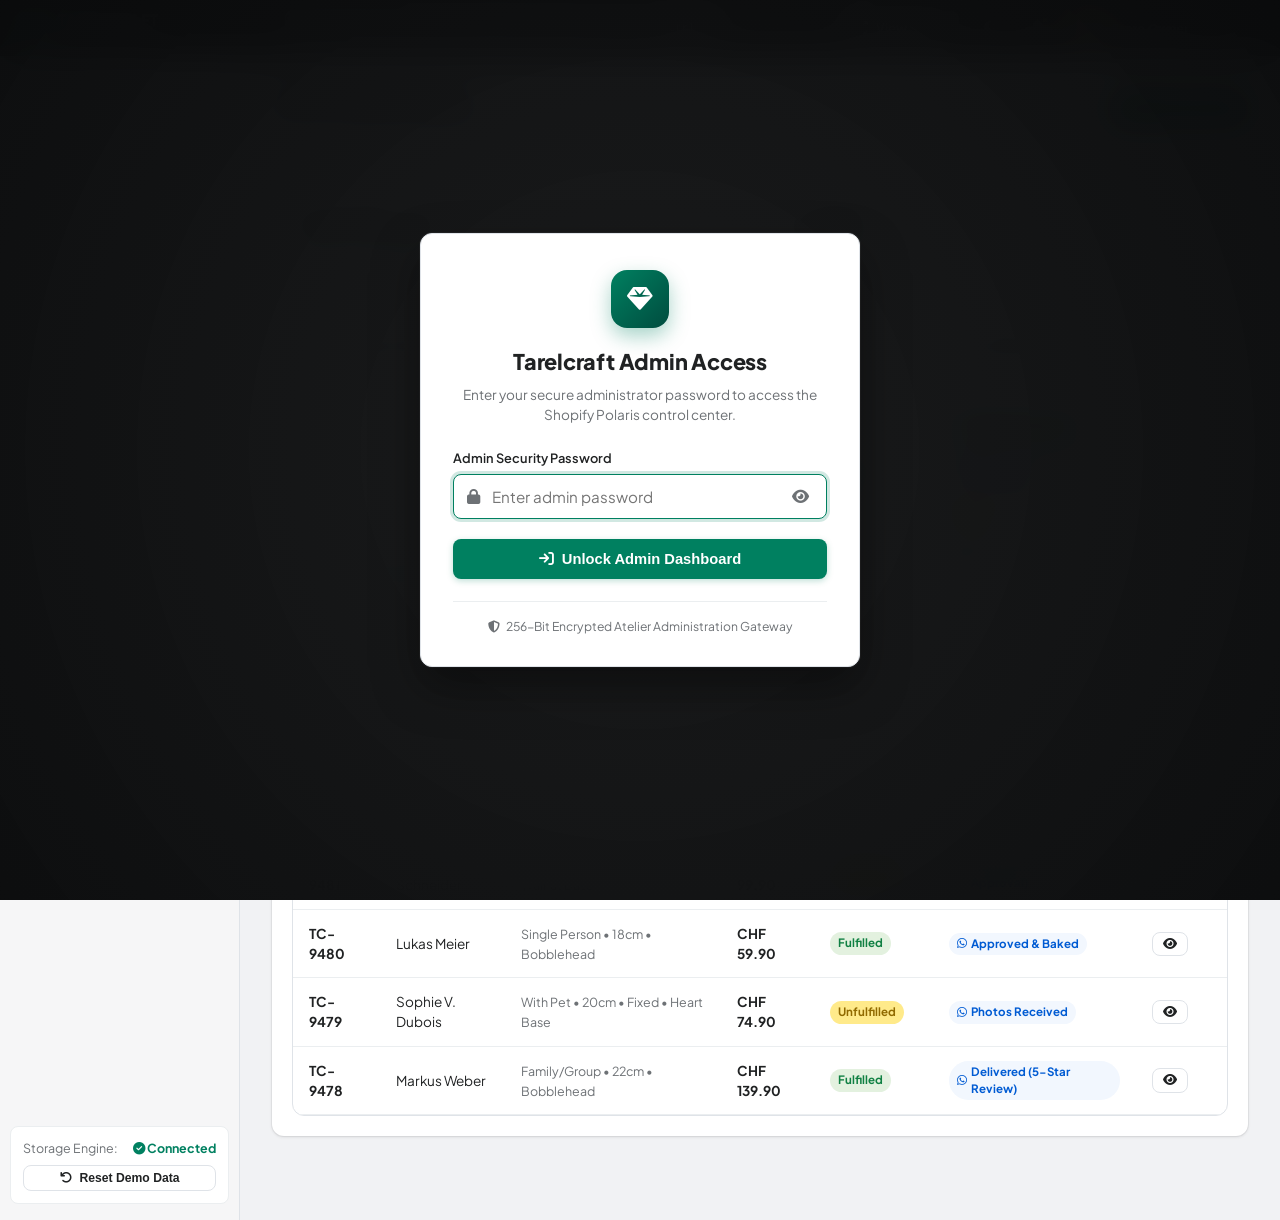
==== commit b0bada11: "Implement secure admin password gate with master key and blank input" ====
--- a/admin.html
+++ b/admin.html
@@ -18,6 +18,54 @@
   <link rel="stylesheet" href="css/admin.css">
 </head>
 <body class="admin-body">
+
+  <!-- ==========================================================================
+       ADMIN AUTHENTICATION LOCK SCREEN (POLARIS STYLE)
+       ========================================================================== -->
+  <div class="admin-auth-overlay" id="admin-auth-overlay">
+    <div class="admin-auth-card" id="admin-auth-card">
+      <div class="auth-brand-badge">
+        <i class="fa-solid fa-gem"></i>
+      </div>
+      <h2 class="auth-title">Tarelcraft Admin Access</h2>
+      <p class="auth-subtitle">Enter your secure administrator password to access the Shopify Polaris control center.</p>
+
+      <form id="admin-login-form" class="auth-form" autocomplete="off" onsubmit="return false;">
+        <div class="auth-input-group">
+          <label for="admin-pass-input" class="auth-label">Admin Security Password</label>
+          <div class="auth-input-wrapper">
+            <i class="fa-solid fa-lock auth-input-icon"></i>
+            <input 
+              type="password" 
+              id="admin-pass-input" 
+              class="auth-input" 
+              placeholder="Enter admin password" 
+              autocomplete="new-password" 
+              value="" 
+              required
+            >
+            <button type="button" class="auth-toggle-pass-btn" id="auth-toggle-pass-btn" title="Show / Hide Password" aria-label="Toggle password visibility">
+              <i class="fa-solid fa-eye" id="auth-eye-icon"></i>
+            </button>
+          </div>
+          <div class="auth-error-msg" id="auth-error-msg" style="display: none;">
+            <i class="fa-solid fa-circle-exclamation"></i>
+            <span>Incorrect password. Access denied.</span>
+          </div>
+        </div>
+
+        <button type="submit" class="auth-submit-btn" id="admin-login-btn">
+          <i class="fa-solid fa-arrow-right-to-bracket"></i>
+          <span>Unlock Admin Dashboard</span>
+        </button>
+      </form>
+
+      <div class="auth-footer-note">
+        <i class="fa-solid fa-shield-halved"></i>
+        <span>256-Bit Encrypted Atelier Administration Gateway</span>
+      </div>
+    </div>
+  </div>
 
   <!-- ==========================================================================
        1. GLOBAL TOPBAR (SHOPIFY POLARIS STYLE)
@@ -66,6 +114,11 @@
         <div class="user-avatar">TC</div>
         <span style="font-size: 0.82rem; font-weight: 600;">Store Owner</span>
         <i class="fa-solid fa-chevron-down" style="font-size: 0.7rem; color: #a6acb2;"></i>
+      </button>
+
+      <!-- Lock / Logout Admin Button -->
+      <button class="topbar-icon-btn btn-admin-logout" id="admin-logout-btn" title="Lock Admin Dashboard">
+        <i class="fa-solid fa-lock"></i>
       </button>
     </div>
   </header>
@@ -547,7 +600,7 @@
                   </div>
                   <div class="form-group">
                     <label for="edit-prod-rating">Customer Star Rating (Displayed)</label>
-                    <input type="number" step="0.1" max="5" min="1" id="edit-prod-rating" class="p-input" value="4.9">
+                    <input type="number" step="0.1" max="5" min="1" id="edit-prod-rating" class="p-input" value="5.0">
                   </div>
                   <div class="form-group">
                     <label for="edit-prod-reviews-count">Verified Reviews Count</label>
@@ -1098,6 +1151,10 @@
           <span><i class="fa-solid fa-arrow-up-right-from-square" style="margin-right: 8px;"></i> Open Live Storefront</span>
           <span class="p-badge p-badge-success">External</span>
         </li>
+        <li class="command-result-item" data-action="lock-admin">
+          <span><i class="fa-solid fa-lock" style="margin-right: 8px;"></i> Lock Admin Dashboard</span>
+          <span class="p-badge p-badge-critical">Security</span>
+        </li>
       </ul>
     </div>
   </div>
--- a/css/admin.css
+++ b/css/admin.css
@@ -1312,3 +1312,208 @@
     display: none;
   }
 }
+
+/* ==========================================================================
+   11. ADMIN AUTHENTICATION LOCK SCREEN (POLARIS STYLE)
+   ========================================================================== */
+.admin-auth-overlay {
+  position: fixed;
+  inset: 0;
+  background: radial-gradient(circle at center, rgba(18, 19, 20, 0.96) 0%, rgba(10, 11, 12, 0.99) 100%);
+  backdrop-filter: blur(16px);
+  -webkit-backdrop-filter: blur(16px);
+  z-index: 99999;
+  display: flex;
+  align-items: center;
+  justify-content: center;
+  padding: 24px;
+}
+
+.admin-auth-card {
+  background: var(--p-surface);
+  border: 1px solid var(--p-border);
+  border-radius: var(--p-radius-lg);
+  box-shadow: 0 20px 48px rgba(0, 0, 0, 0.45), 0 0 0 1px rgba(255, 255, 255, 0.05);
+  max-width: 440px;
+  width: 100%;
+  padding: 36px 32px 30px;
+  text-align: center;
+  position: relative;
+  animation: authCardPop 0.35s cubic-bezier(0.16, 1, 0.3, 1);
+}
+
+@keyframes authCardPop {
+  from { opacity: 0; transform: scale(0.94) translateY(12px); }
+  to { opacity: 1; transform: scale(1) translateY(0); }
+}
+
+.auth-brand-badge {
+  display: inline-flex;
+  align-items: center;
+  justify-content: center;
+  width: 58px;
+  height: 58px;
+  background: linear-gradient(135deg, #008060 0%, #004c3f 100%);
+  color: #ffffff;
+  border-radius: 16px;
+  font-size: 1.6rem;
+  margin-bottom: 18px;
+  box-shadow: 0 8px 20px rgba(0, 128, 96, 0.35);
+}
+
+.auth-title {
+  font-size: 1.35rem;
+  font-weight: 800;
+  color: var(--p-text);
+  margin-bottom: 8px;
+  letter-spacing: -0.01em;
+}
+
+.auth-subtitle {
+  font-size: 0.85rem;
+  color: var(--p-text-subdued);
+  line-height: 1.45;
+  margin-bottom: 24px;
+}
+
+.auth-form {
+  text-align: left;
+}
+
+.auth-input-group {
+  margin-bottom: 20px;
+}
+
+.auth-label {
+  display: block;
+  font-size: 0.8rem;
+  font-weight: 600;
+  color: var(--p-text);
+  margin-bottom: 7px;
+}
+
+.auth-input-wrapper {
+  position: relative;
+  display: flex;
+  align-items: center;
+}
+
+.auth-input-icon {
+  position: absolute;
+  left: 14px;
+  color: var(--p-text-subdued);
+  font-size: 0.95rem;
+  pointer-events: none;
+}
+
+.auth-input {
+  width: 100%;
+  padding: 12px 42px 12px 38px;
+  background: var(--p-surface-subdued);
+  border: 1.5px solid var(--p-border);
+  border-radius: var(--p-radius-md);
+  color: var(--p-text);
+  font-size: 0.95rem;
+  font-family: inherit;
+  transition: var(--p-transition);
+  outline: none;
+}
+
+.auth-input:focus {
+  border-color: var(--p-primary);
+  background: var(--p-surface);
+  box-shadow: 0 0 0 3px rgba(0, 128, 96, 0.18);
+}
+
+.auth-input.is-invalid {
+  border-color: var(--p-critical) !important;
+  background: var(--p-critical-bg) !important;
+}
+
+.auth-toggle-pass-btn {
+  position: absolute;
+  right: 12px;
+  background: none;
+  border: none;
+  color: var(--p-text-subdued);
+  cursor: pointer;
+  padding: 6px;
+  font-size: 0.95rem;
+  border-radius: var(--p-radius-sm);
+  display: flex;
+  align-items: center;
+  justify-content: center;
+  transition: var(--p-transition);
+}
+
+.auth-toggle-pass-btn:hover {
+  color: var(--p-text);
+}
+
+.auth-error-msg {
+  display: flex;
+  align-items: center;
+  gap: 6px;
+  color: var(--p-critical);
+  font-size: 0.8rem;
+  font-weight: 600;
+  margin-top: 7px;
+  animation: fadeIn 0.2s ease;
+}
+
+.auth-submit-btn {
+  width: 100%;
+  padding: 12px 20px;
+  background: var(--p-primary);
+  color: #ffffff;
+  border: none;
+  border-radius: var(--p-radius-md);
+  font-size: 0.92rem;
+  font-weight: 700;
+  cursor: pointer;
+  display: flex;
+  align-items: center;
+  justify-content: center;
+  gap: 8px;
+  transition: var(--p-transition);
+  box-shadow: 0 2px 6px rgba(0, 128, 96, 0.25);
+}
+
+.auth-submit-btn:hover {
+  background: var(--p-primary-hover);
+  transform: translateY(-1px);
+  box-shadow: 0 4px 12px rgba(0, 128, 96, 0.35);
+}
+
+.auth-submit-btn:active {
+  transform: translateY(0);
+}
+
+.auth-card-shake {
+  animation: shakeAuth 0.4s cubic-bezier(0.36, 0.07, 0.19, 0.97) both;
+}
+
+@keyframes shakeAuth {
+  10%, 90% { transform: translate3d(-2px, 0, 0); }
+  20%, 80% { transform: translate3d(4px, 0, 0); }
+  30%, 50%, 70% { transform: translate3d(-6px, 0, 0); }
+  40%, 60% { transform: translate3d(6px, 0, 0); }
+}
+
+.auth-footer-note {
+  margin-top: 22px;
+  padding-top: 16px;
+  border-top: 1px solid var(--p-border-subdued);
+  font-size: 0.76rem;
+  color: var(--p-text-subdued);
+  display: flex;
+  align-items: center;
+  justify-content: center;
+  gap: 6px;
+}
+
+.btn-admin-logout:hover {
+  color: var(--p-critical);
+  border-color: var(--p-critical);
+}
+
